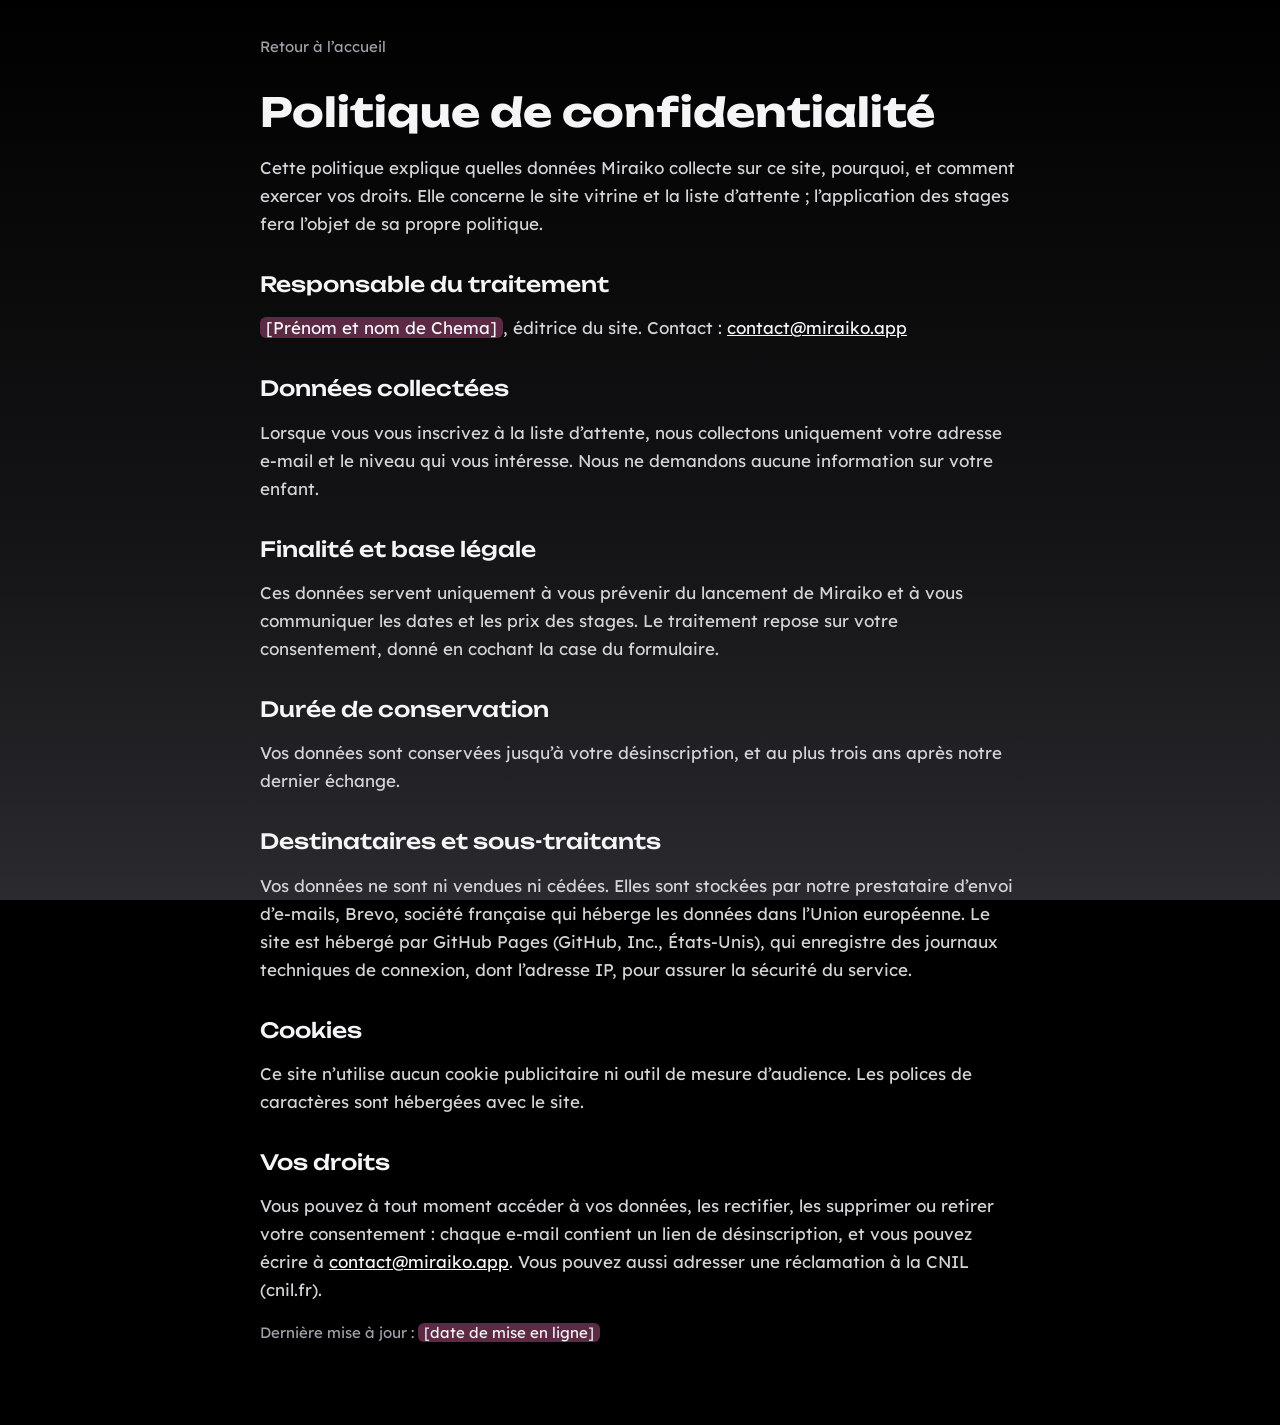
==== confidentialite.html @ a7edca86 "Ajoute le site vitrine de miraiko.app Co-Authored-By: Claude Opus 5.5 <noreply@anthropic.com> Claude" ====
<!doctype html>
<html lang="fr">
<head>
<meta charset="utf-8">
<meta name="viewport" content="width=device-width, initial-scale=1, viewport-fit=cover">
<title>Politique de confidentialité — Miraiko</title>
<meta name="theme-color" content="#000000">
<link rel="icon" type="image/png" href="favicon.png">
<link rel="stylesheet" href="fonts.css">
<link rel="stylesheet" href="pages.css">
</head>
<body>
<div class="wrap">
<a class="back" href="index.html">Retour à l’accueil</a>
<h1>Politique de confidentialité</h1>
<p>Cette politique explique quelles données Miraiko collecte sur ce site, pourquoi, et comment exercer vos droits. Elle concerne le site vitrine et la liste d’attente ; l’application des stages fera l’objet de sa propre politique.</p>

<h2>Responsable du traitement</h2>
<p><span class="todo">[Prénom et nom de Chema]</span>, éditrice du site. Contact : <a href="mailto:contact@miraiko.app">contact@miraiko.app</a></p>

<h2>Données collectées</h2>
<p>Lorsque vous vous inscrivez à la liste d’attente, nous collectons uniquement votre adresse e-mail et le niveau qui vous intéresse. Nous ne demandons aucune information sur votre enfant.</p>

<h2>Finalité et base légale</h2>
<p>Ces données servent uniquement à vous prévenir du lancement de Miraiko et à vous communiquer les dates et les prix des stages. Le traitement repose sur votre consentement, donné en cochant la case du formulaire.</p>

<h2>Durée de conservation</h2>
<p>Vos données sont conservées jusqu’à votre désinscription, et au plus trois ans après notre dernier échange.</p>

<h2>Destinataires et sous-traitants</h2>
<p>Vos données ne sont ni vendues ni cédées. Elles sont stockées par notre prestataire d’envoi d’e-mails, Brevo, société française qui héberge les données dans l’Union européenne. Le site est hébergé par GitHub Pages (GitHub, Inc., États-Unis), qui enregistre des journaux techniques de connexion, dont l’adresse IP, pour assurer la sécurité du service.</p>

<h2>Cookies</h2>
<p>Ce site n’utilise aucun cookie publicitaire ni outil de mesure d’audience. Les polices de caractères sont hébergées avec le site.</p>

<h2>Vos droits</h2>
<p>Vous pouvez à tout moment accéder à vos données, les rectifier, les supprimer ou retirer votre consentement : chaque e-mail contient un lien de désinscription, et vous pouvez écrire à <a href="mailto:contact@miraiko.app">contact@miraiko.app</a>. Vous pouvez aussi adresser une réclamation à la CNIL (cnil.fr).</p>

<p class="muted">Dernière mise à jour : <span class="todo">[date de mise en ligne]</span></p>
</div>
</body>
</html>
---- fonts.css ----
@font-face{font-family:'Lexend';font-style:normal;font-weight:400;font-display:swap;src:url('fonts/lexend-400-latin-ext.woff2') format('woff2');unicode-range:U+0100-02BA, U+02BD-02C5, U+02C7-02CC, U+02CE-02D7, U+02DD-02FF, U+0304, U+0308, U+0329, U+1D00-1DBF, U+1E00-1E9F, U+1EF2-1EFF, U+2020, U+20A0-20AB, U+20AD-20C4, U+2113, U+2C60-2C7F, U+A720-A7FF;}
@font-face{font-family:'Lexend';font-style:normal;font-weight:400;font-display:swap;src:url('fonts/lexend-400-latin.woff2') format('woff2');unicode-range:U+0000-00FF, U+0131, U+0152-0153, U+02BB-02BC, U+02C6, U+02DA, U+02DC, U+0304, U+0308, U+0329, U+2000-206F, U+20AC, U+2122, U+2191, U+2193, U+2212, U+2215, U+FEFF, U+FFFD;}
@font-face{font-family:'Lexend';font-style:normal;font-weight:600;font-display:swap;src:url('fonts/lexend-600-latin-ext.woff2') format('woff2');unicode-range:U+0100-02BA, U+02BD-02C5, U+02C7-02CC, U+02CE-02D7, U+02DD-02FF, U+0304, U+0308, U+0329, U+1D00-1DBF, U+1E00-1E9F, U+1EF2-1EFF, U+2020, U+20A0-20AB, U+20AD-20C4, U+2113, U+2C60-2C7F, U+A720-A7FF;}
@font-face{font-family:'Lexend';font-style:normal;font-weight:600;font-display:swap;src:url('fonts/lexend-600-latin.woff2') format('woff2');unicode-range:U+0000-00FF, U+0131, U+0152-0153, U+02BB-02BC, U+02C6, U+02DA, U+02DC, U+0304, U+0308, U+0329, U+2000-206F, U+20AC, U+2122, U+2191, U+2193, U+2212, U+2215, U+FEFF, U+FFFD;}
@font-face{font-family:'Unbounded';font-style:normal;font-weight:500;font-display:swap;src:url('fonts/unbounded-500-latin-ext.woff2') format('woff2');unicode-range:U+0100-02BA, U+02BD-02C5, U+02C7-02CC, U+02CE-02D7, U+02DD-02FF, U+0304, U+0308, U+0329, U+1D00-1DBF, U+1E00-1E9F, U+1EF2-1EFF, U+2020, U+20A0-20AB, U+20AD-20C4, U+2113, U+2C60-2C7F, U+A720-A7FF;}
@font-face{font-family:'Unbounded';font-style:normal;font-weight:500;font-display:swap;src:url('fonts/unbounded-500-latin.woff2') format('woff2');unicode-range:U+0000-00FF, U+0131, U+0152-0153, U+02BB-02BC, U+02C6, U+02DA, U+02DC, U+0304, U+0308, U+0329, U+2000-206F, U+20AC, U+2122, U+2191, U+2193, U+2212, U+2215, U+FEFF, U+FFFD;}
@font-face{font-family:'Unbounded';font-style:normal;font-weight:700;font-display:swap;src:url('fonts/unbounded-700-latin-ext.woff2') format('woff2');unicode-range:U+0100-02BA, U+02BD-02C5, U+02C7-02CC, U+02CE-02D7, U+02DD-02FF, U+0304, U+0308, U+0329, U+1D00-1DBF, U+1E00-1E9F, U+1EF2-1EFF, U+2020, U+20A0-20AB, U+20AD-20C4, U+2113, U+2C60-2C7F, U+A720-A7FF;}
@font-face{font-family:'Unbounded';font-style:normal;font-weight:700;font-display:swap;src:url('fonts/unbounded-700-latin.woff2') format('woff2');unicode-range:U+0000-00FF, U+0131, U+0152-0153, U+02BB-02BC, U+02C6, U+02DA, U+02DC, U+0304, U+0308, U+0329, U+2000-206F, U+20AC, U+2122, U+2191, U+2193, U+2212, U+2215, U+FEFF, U+FFFD;}
---- pages.css ----
body{margin:0;background:#000;background-image:linear-gradient(180deg,#000 0%,#141416 60%,#2A2A2F 100%);background-attachment:fixed;color:#F5F5F7;font-family:'Lexend','Segoe UI',system-ui,sans-serif;font-size:17px;line-height:1.65;padding-top:env(safe-area-inset-top,0px);padding-bottom:env(safe-area-inset-bottom,0px)}
.wrap{max-width:760px;margin:0 auto;padding:32px 22px 64px}
a{color:#F5F5F7}a:focus-visible{outline:3px solid #FFC94A;outline-offset:3px}
h1,h2{font-family:'Unbounded','Trebuchet MS',sans-serif;line-height:1.2}
h1{font-size:clamp(28px,5vw,40px);margin:28px 0 18px}
h2{font-size:21px;font-weight:500;margin:34px 0 10px}
p,li{color:#D4D4D8}
.back{color:#A1A1AA;font-size:15px;text-decoration:none}
.todo{background:#5C2A44;color:#F5F5F7;border-radius:6px;padding:0 6px}
.muted{color:#A1A1AA;font-size:15px}
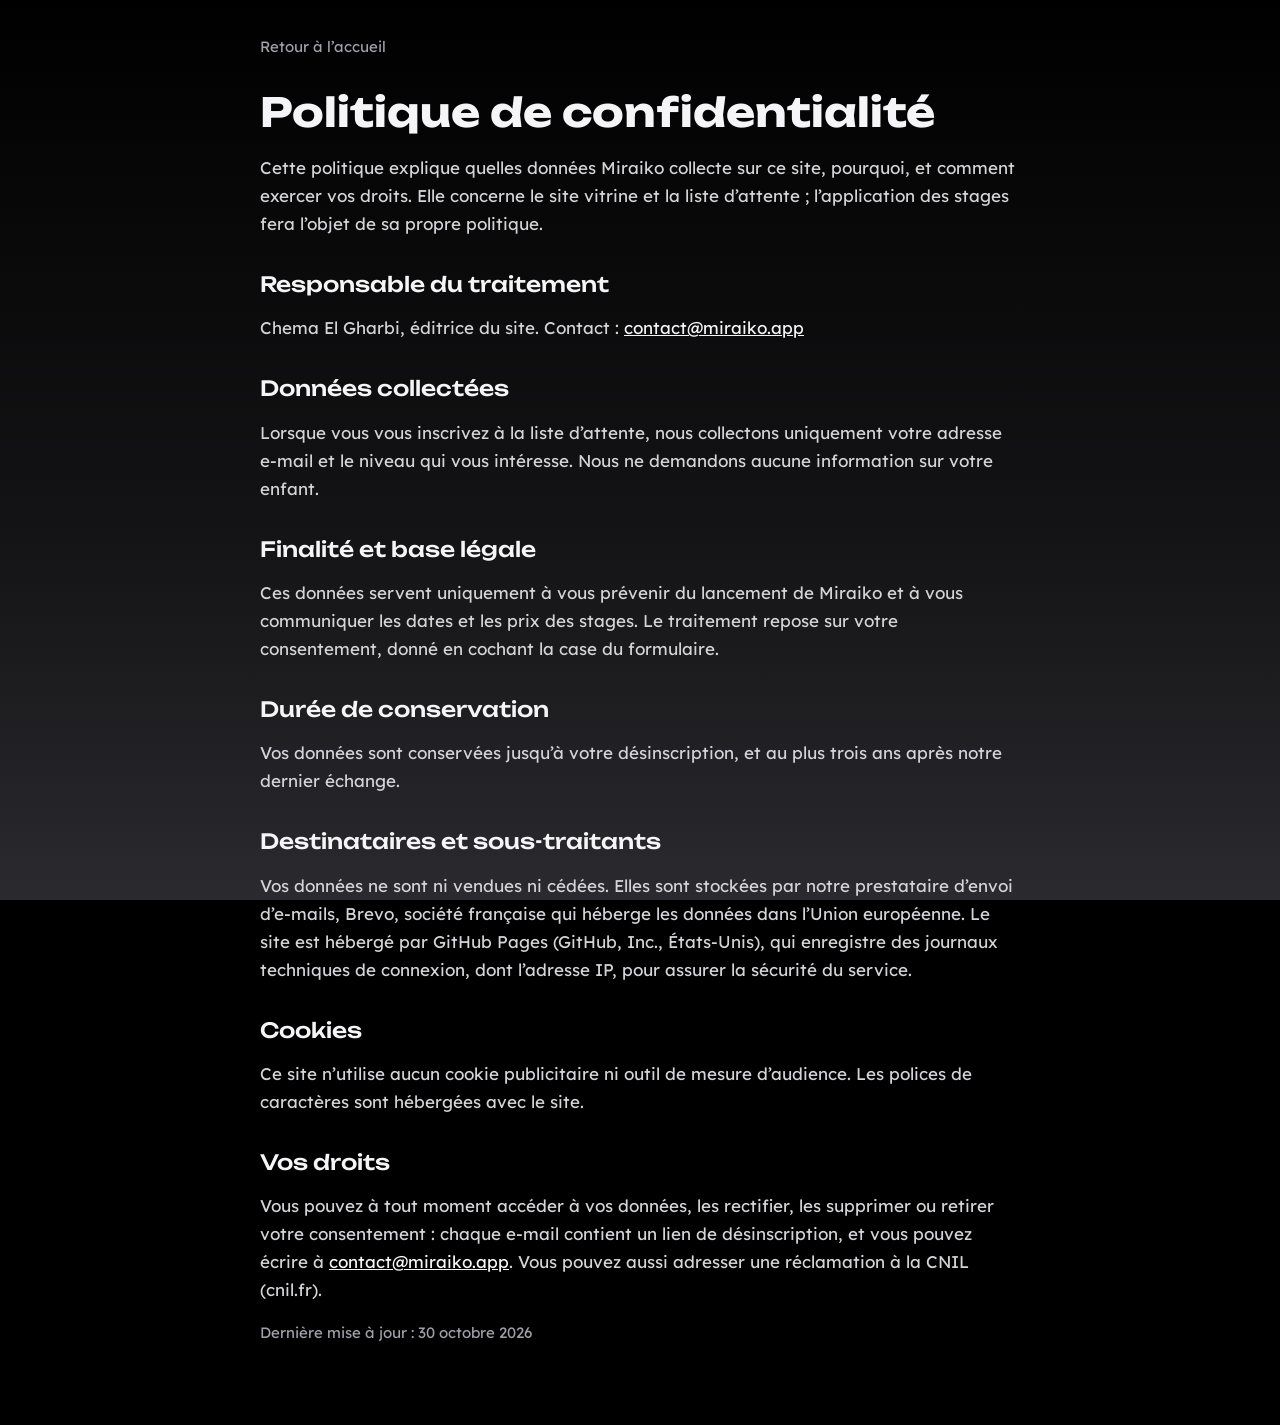
==== commit 896da2a7: "Relie la liste d’attente à Brevo et complète les pages légales - index.html : formulaire envoyé au f" ====
--- a/confidentialite.html
+++ b/confidentialite.html
@@ -16,7 +16,7 @@
 <p>Cette politique explique quelles données Miraiko collecte sur ce site, pourquoi, et comment exercer vos droits. Elle concerne le site vitrine et la liste d’attente ; l’application des stages fera l’objet de sa propre politique.</p>
 
 <h2>Responsable du traitement</h2>
-<p><span class="todo">[Prénom et nom de Chema]</span>, éditrice du site. Contact : <a href="mailto:contact@miraiko.app">contact@miraiko.app</a></p>
+<p>Chema El Gharbi, éditrice du site. Contact : <a href="mailto:contact@miraiko.app">contact@miraiko.app</a></p>
 
 <h2>Données collectées</h2>
 <p>Lorsque vous vous inscrivez à la liste d’attente, nous collectons uniquement votre adresse e-mail et le niveau qui vous intéresse. Nous ne demandons aucune information sur votre enfant.</p>
@@ -36,7 +36,7 @@
 <h2>Vos droits</h2>
 <p>Vous pouvez à tout moment accéder à vos données, les rectifier, les supprimer ou retirer votre consentement : chaque e-mail contient un lien de désinscription, et vous pouvez écrire à <a href="mailto:contact@miraiko.app">contact@miraiko.app</a>. Vous pouvez aussi adresser une réclamation à la CNIL (cnil.fr).</p>
 
-<p class="muted">Dernière mise à jour : <span class="todo">[date de mise en ligne]</span></p>
+<p class="muted">Dernière mise à jour : 30 octobre 2026</p>
 </div>
 </body>
 </html>
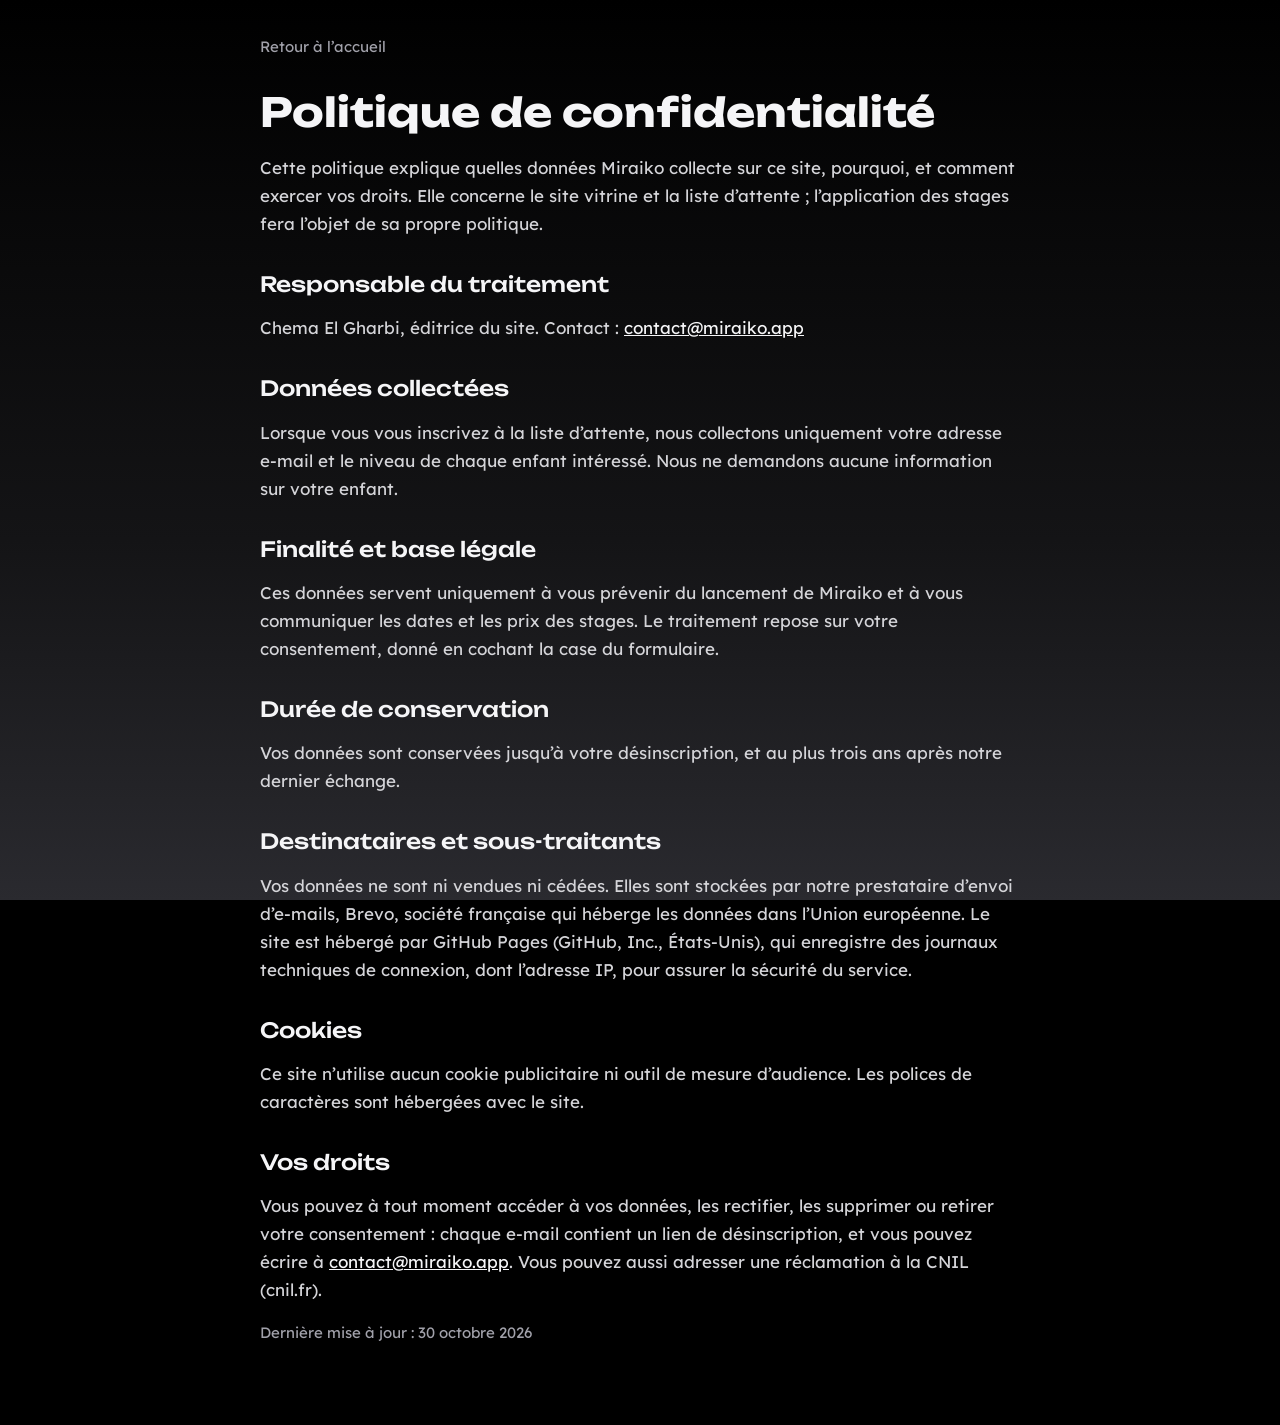
==== commit 15e3b22f: "Liste d’attente : nombre d’enfants et un niveau par enfant Co-Authored-By: Claude Opus 5.5 <noreply@" ====
--- a/confidentialite.html
+++ b/confidentialite.html
@@ -19,7 +19,7 @@
 <p>Chema El Gharbi, éditrice du site. Contact : <a href="mailto:contact@miraiko.app">contact@miraiko.app</a></p>
 
 <h2>Données collectées</h2>
-<p>Lorsque vous vous inscrivez à la liste d’attente, nous collectons uniquement votre adresse e-mail et le niveau qui vous intéresse. Nous ne demandons aucune information sur votre enfant.</p>
+<p>Lorsque vous vous inscrivez à la liste d’attente, nous collectons uniquement votre adresse e-mail et le niveau de chaque enfant intéressé. Nous ne demandons aucune information sur votre enfant.</p>
 
 <h2>Finalité et base légale</h2>
 <p>Ces données servent uniquement à vous prévenir du lancement de Miraiko et à vous communiquer les dates et les prix des stages. Le traitement repose sur votre consentement, donné en cochant la case du formulaire.</p>
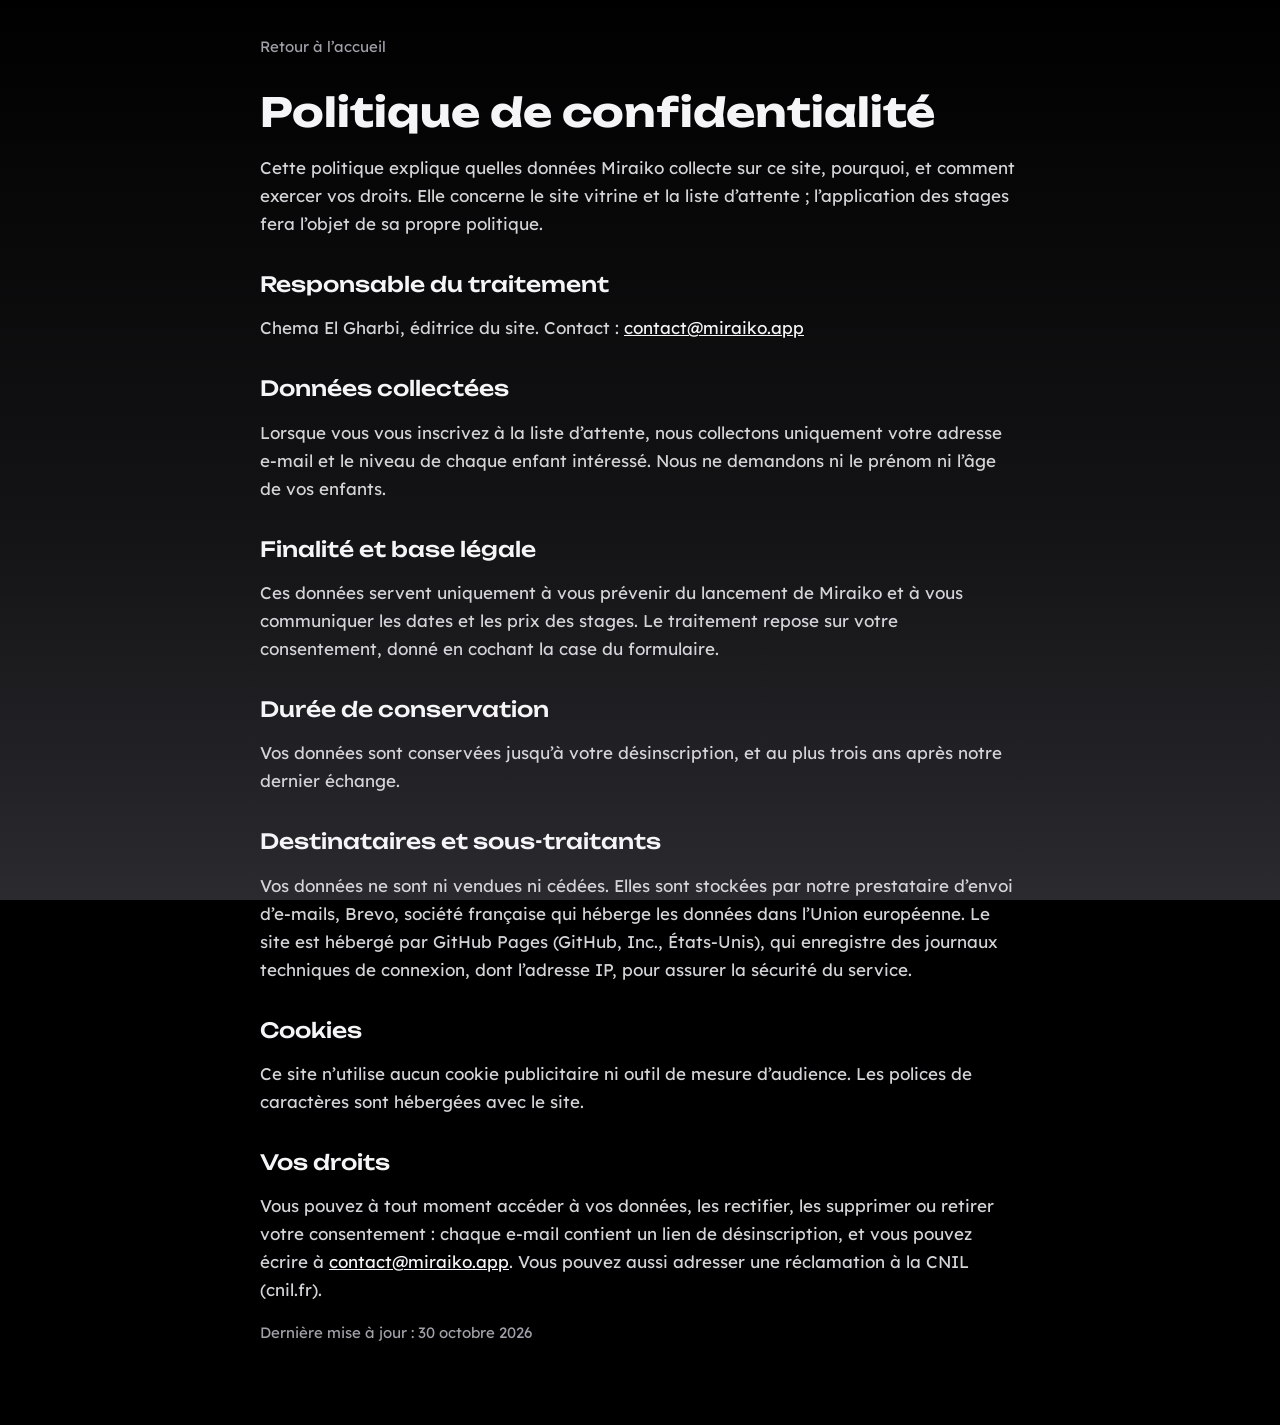
==== commit 8b5e586e: "Précise la politique de confidentialité de la liste d’attente Co-Authored-By: Claude Opus 5.5 <norep" ====
--- a/confidentialite.html
+++ b/confidentialite.html
@@ -19,7 +19,7 @@
 <p>Chema El Gharbi, éditrice du site. Contact : <a href="mailto:contact@miraiko.app">contact@miraiko.app</a></p>
 
 <h2>Données collectées</h2>
-<p>Lorsque vous vous inscrivez à la liste d’attente, nous collectons uniquement votre adresse e-mail et le niveau de chaque enfant intéressé. Nous ne demandons aucune information sur votre enfant.</p>
+<p>Lorsque vous vous inscrivez à la liste d’attente, nous collectons uniquement votre adresse e-mail et le niveau de chaque enfant intéressé. Nous ne demandons ni le prénom ni l’âge de vos enfants.</p>
 
 <h2>Finalité et base légale</h2>
 <p>Ces données servent uniquement à vous prévenir du lancement de Miraiko et à vous communiquer les dates et les prix des stages. Le traitement repose sur votre consentement, donné en cochant la case du formulaire.</p>
